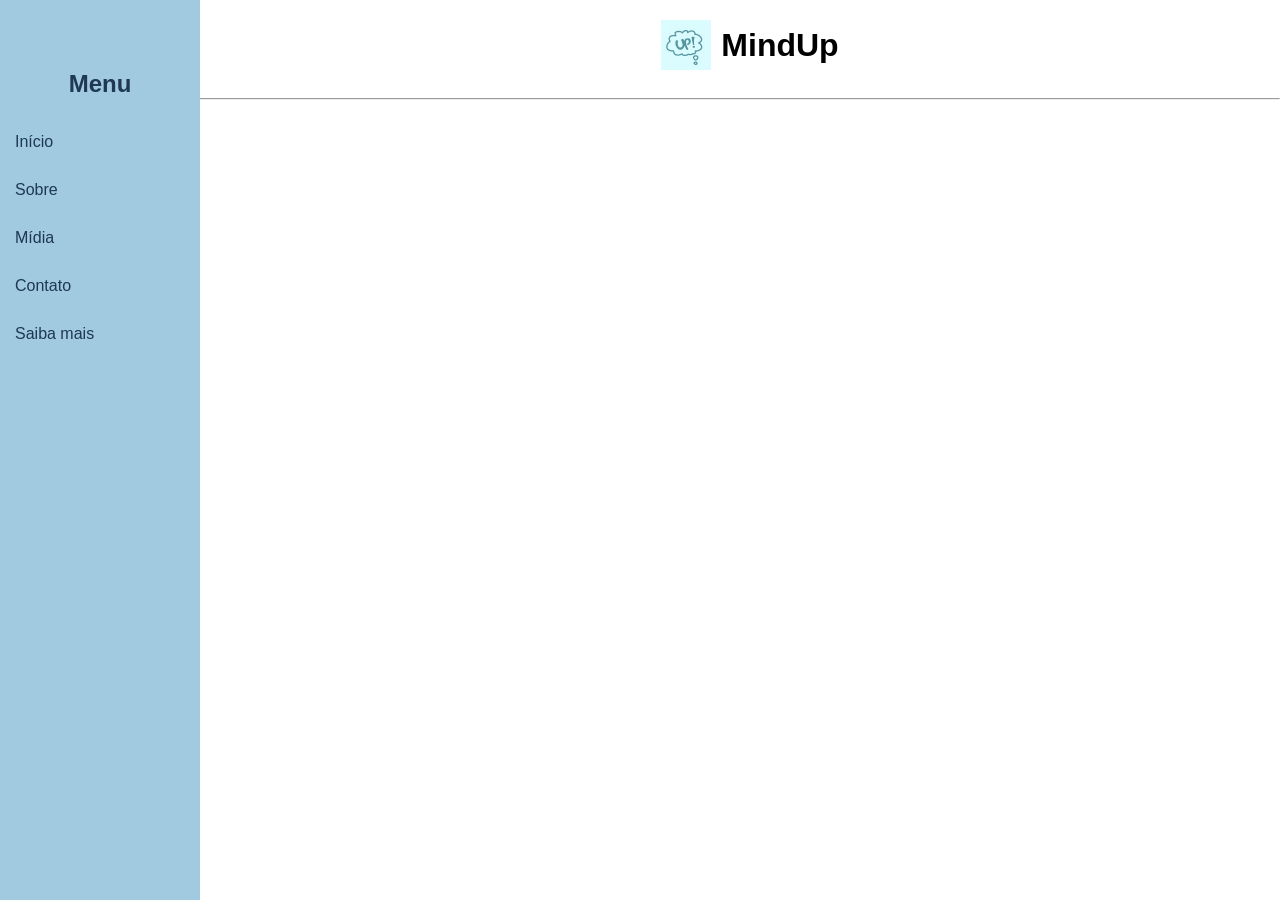
==== contato.html @ bf95c047 "PL" ====
<!DOCTYPE html>
<html lang="pt-br">
<head>
<meta charset="UTF-8">
<meta name="viewport" content="width=device-width, initial-scale=1.0">
<title>Portal - MindUp</title>

<style>
body{
    margin:0;
    font-family: Arial, sans-serif;
}

/* Cabeçalho */
header h1{
    margin:0;
}

/* Logo e título */
.center{
    margin-left:220px;
    display:flex;
    align-items:center;
    justify-content:center;
    gap:10px;
    padding:20px;
}

/* Menu lateral */
nav{
    position:fixed;
    top:0;
    left:0;
    width:200px;
    height:100vh;
    background-color:#a1c9e0;
    padding-top:50px;
}

/* Título do menu */
nav h2{
    text-align:center;
    color:rgb(30, 56, 85);
}

/* Links */
nav a{
    display:block;
    color:rgb(30, 56, 85);
    text-decoration:none;
    padding:15px;
}

nav a:hover{
    background-color:#8bb8d3;
}
</style>

</head>
<body>

<header>
    <div class="center">
        <img src="imagens/Favicon.jpg" alt="logo" width="50">
        <h1>MindUp</h1>
    </div>

    <nav>
        <h2>Menu</h2>
        <a href="index.html">Início</a>
        <a href="sobre.html">Sobre</a>
        <a href="midia.html">Mídia</a>
        <a href="contato.html">Contato</a>
        <a href="tema.html">Saiba mais</a>
    </nav>
    <hr>
</header>
 <main>



 </main>
 <footer>
    
 </footer>
</body>
</html>
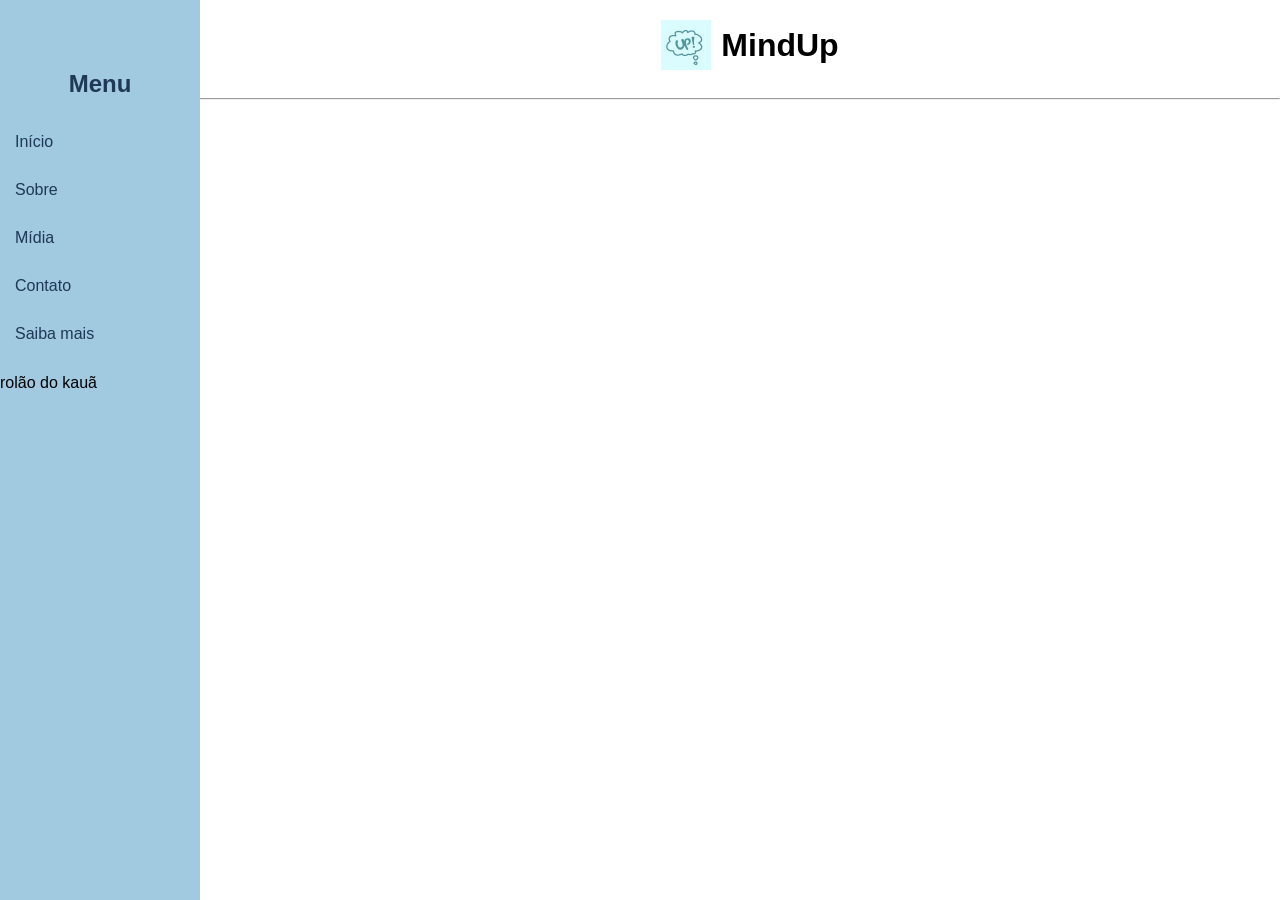
==== commit bbcf5799: "wcontato.html" ====
--- a/contato.html
+++ b/contato.html
@@ -72,6 +72,7 @@
         <a href="midia.html">Mídia</a>
         <a href="contato.html">Contato</a>
         <a href="tema.html">Saiba mais</a>
+        <p> rolão do kauã </p>
     </nav>
     <hr>
 </header>
@@ -84,4 +85,4 @@
     
  </footer>
 </body>
-</html>+</html>
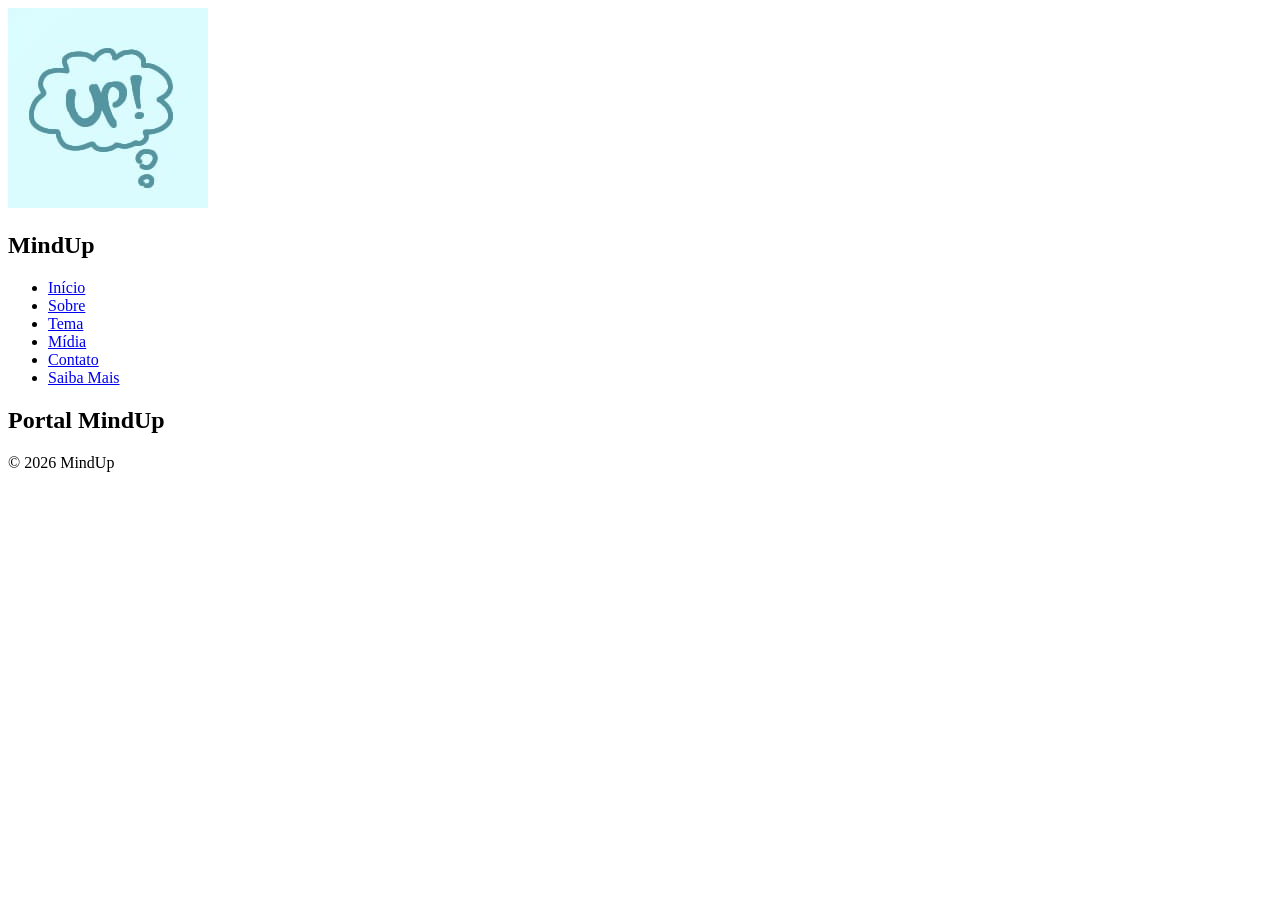
==== commit e5f50c89: "contato.html" ====
--- a/contato.html
+++ b/contato.html
@@ -1,88 +1,62 @@
 <!DOCTYPE html>
-<html lang="pt-br">
+<html lang="pt-BR">
 <head>
+
 <meta charset="UTF-8">
 <meta name="viewport" content="width=device-width, initial-scale=1.0">
-<title>Portal - MindUp</title>
 
-<style>
-body{
-    margin:0;
-    font-family: Arial, sans-serif;
-}
+<title> MindUp - Contato </title>
 
-/* Cabeçalho */
-header h1{
-    margin:0;
-}
+<link rel="icon" type="image/png" href="imagens/Favicon.jpg">
 
-/* Logo e título */
-.center{
-    margin-left:220px;
-    display:flex;
-    align-items:center;
-    justify-content:center;
-    gap:10px;
-    padding:20px;
-}
+<link rel="preconnect" href="https://fonts.googleapis.com">
+<link rel="preconnect" href="https://fonts.gstatic.com" crossorigin>
 
-/* Menu lateral */
-nav{
-    position:fixed;
-    top:0;
-    left:0;
-    width:200px;
-    height:100vh;
-    background-color:#a1c9e0;
-    padding-top:50px;
-}
+<link href="https://fonts.googleapis.com/css2?family=Poppins:wght@400;500;600;700&display=swap" rel="stylesheet">
 
-/* Título do menu */
-nav h2{
-    text-align:center;
-    color:rgb(30, 56, 85);
-}
-
-/* Links */
-nav a{
-    display:block;
-    color:rgb(30, 56, 85);
-    text-decoration:none;
-    padding:15px;
-}
-
-nav a:hover{
-    background-color:#8bb8d3;
-}
-</style>
+<link rel="stylesheet" href="css/estilo.css">
 
 </head>
-<body>
 
-<header>
-    <div class="center">
-        <img src="imagens/Favicon.jpg" alt="logo" width="50">
+<body class="pagina-contato">
+
+<nav>
+
+    <div class="logo">
+        <img src="imagens/Favicon.jpg" alt="Logo MindUp">
         <h1>MindUp</h1>
     </div>
 
-    <nav>
-        <h2>Menu</h2>
-        <a href="index.html">Início</a>
-        <a href="sobre.html">Sobre</a>
-        <a href="midia.html">Mídia</a>
-        <a href="contato.html">Contato</a>
-        <a href="tema.html">Saiba mais</a>
-        <p> rolão do kauã </p>
-    </nav>
-    <hr>
+    <ul>
+
+        <li><a href="index.html">Início</a></li>
+        <li><a href="sobre.html">Sobre</a></li>
+        <li><a href="tema.html">Tema</a></li>
+        <li><a href="midia.html">Mídia</a></li>
+        <li><a class="ativo" href="contato.html">Contato</a></li>
+        <li><a href="extra.html">Saiba Mais</a></li>
+
+    </ul>
+
+</nav>
+
+<header>
+
+    <h2>Portal MindUp</h2>
+
 </header>
- <main>
 
+<main>
 
+    <!-- Conteúdo da página -->
 
- </main>
- <footer>
-    
- </footer>
+</main>
+
+<footer>
+
+    <p>© 2026 MindUp</p>
+
+</footer>
+
 </body>
 </html>
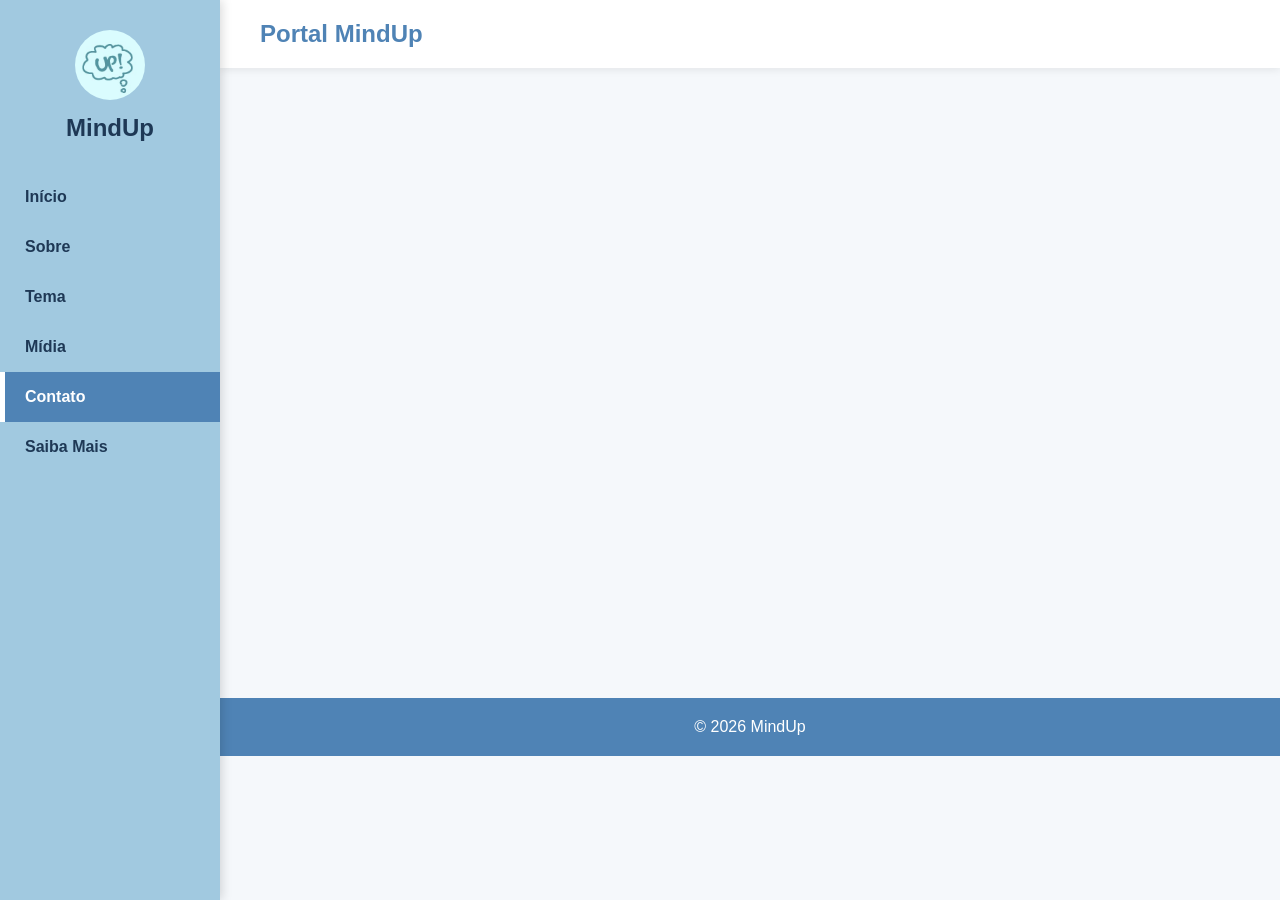
==== commit 1f52f8cf: "Update contato.html" ====
--- a/contato.html
+++ b/contato.html
@@ -5,7 +5,7 @@
 <meta charset="UTF-8">
 <meta name="viewport" content="width=device-width, initial-scale=1.0">
 
-<title> MindUp - Contato </title>
+<title>MindUp - Contato</title>
 
 <link rel="icon" type="image/png" href="imagens/Favicon.jpg">
 
@@ -14,11 +14,12 @@
 
 <link href="https://fonts.googleapis.com/css2?family=Poppins:wght@400;500;600;700&display=swap" rel="stylesheet">
 
+<!-- CSS --->
 <link rel="stylesheet" href="css/estilo.css">
 
 </head>
 
-<body class="pagina-contato">
+<body>
 
 <nav>
 
@@ -48,7 +49,7 @@
 
 <main>
 
-    <!-- Conteúdo da página -->
+    <!-- CONTEÚDO DO CONTATO -->
 
 </main>
 
--- a/css/estilo.css
+++ b/css/estilo.css
@@ -0,0 +1,139 @@
+/* =========================
+   VARIÁVEIS
+========================= */
+:root{
+    --cor-principal:#4f83b5;
+    --cor-menu:#a1c9e0;
+    --cor-hover:#8bb8d3;
+    --cor-texto:#1e3855;
+    --cor-fundo:#f5f8fb;
+}
+
+/* =========================
+   RESET
+========================= */
+*{
+    margin:0;
+    padding:0;
+    box-sizing:border-box;
+}
+
+/* =========================
+   BODY
+========================= */
+body{
+    font-family:'Poppins',sans-serif;
+    background:var(--cor-fundo);
+}
+
+/* =========================
+   MENU
+========================= */
+nav{
+    position:fixed;
+    left:0;
+    top:0;
+    width:220px;
+    height:100vh;
+    background:var(--cor-menu);
+    box-shadow:2px 0 10px rgba(0,0,0,.15);
+}
+
+.logo{
+    text-align:center;
+    padding:30px 15px;
+}
+
+.logo img{
+    width:70px;
+    border-radius:50%;
+}
+
+.logo h1{
+    color:var(--cor-texto);
+    margin-top:10px;
+}
+
+nav ul{
+    list-style:none;
+}
+
+nav a{
+    display:block;
+    text-decoration:none;
+    color:var(--cor-texto);
+    padding:16px 20px;
+    font-weight:600;
+    transition:.3s;
+    border-left:5px solid transparent;
+}
+
+nav a:hover{
+    background:var(--cor-hover);
+    padding-left:30px;
+}
+
+nav a.ativo{
+    background:var(--cor-principal);
+    color:white;
+    border-left:5px solid white;
+}
+
+/* =========================
+   HEADER
+========================= */
+header{
+    margin-left:220px;
+    background:white;
+    padding:20px 40px;
+    box-shadow:0 2px 8px rgba(0,0,0,.08);
+}
+
+header h2{
+    color:var(--cor-principal);
+}
+
+/* =========================
+   MAIN
+========================= */
+main{
+    margin-left:220px;
+    padding:40px;
+    min-height:70vh;
+}
+
+/* =========================
+   FOOTER
+========================= */
+footer{
+    margin-left:220px;
+    background:var(--cor-principal);
+    color:white;
+    text-align:center;
+    padding:20px;
+}
+
+/*  conteudo do index */
+.hero {
+    text-align: center;
+    margin-bottom: 40px;
+}
+
+.cards {
+    display: grid;
+    grid-template-columns: repeat(3, 1fr);
+    gap: 20px;
+}
+
+.cards article {
+    background: white;
+    padding: 20px;
+    border-radius: 10px;
+}
+
+.destaque {
+    margin-top: 40px;
+    padding: 20px;
+    background: #a1c9e0;
+    border-radius: 10px;
+}
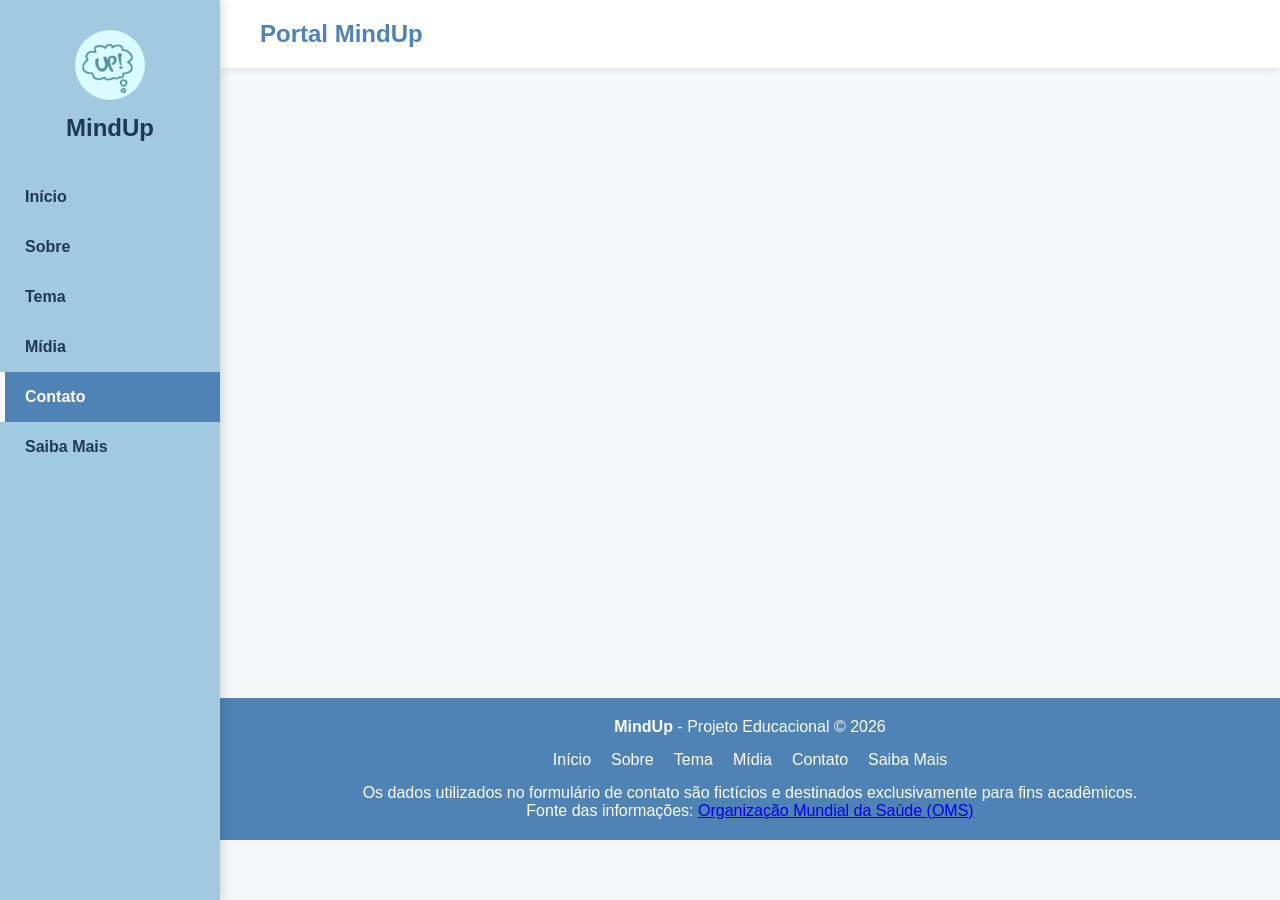
==== commit 6d3306e9: "Update contato.html" ====
--- a/contato.html
+++ b/contato.html
@@ -55,7 +55,29 @@
 
 <footer>
 
-    <p>© 2026 MindUp</p>
+    <p><strong>MindUp</strong> - Projeto Educacional © 2026</p>
+
+    <nav>
+
+        <a href="index.html">Início</a>
+        <a href="sobre.html">Sobre</a>
+        <a href="tema.html">Tema</a>
+        <a href="midia.html">Mídia</a>
+        <a href="contato.html">Contato</a>
+        <a href="extra.html">Saiba Mais</a>
+
+    </nav>
+
+    <p>
+        Os dados utilizados no formulário de contato são fictícios e destinados exclusivamente para fins acadêmicos.
+    </p>
+
+    <p>
+        Fonte das informações:
+        <a href="https://www.who.int/" target="_blank">
+            Organização Mundial da Saúde (OMS)
+        </a>
+    </p>
 
 </footer>
 
--- a/css/estilo.css
+++ b/css/estilo.css
@@ -1,6 +1,21 @@
-/* =========================
-   VARIÁVEIS
-========================= */
+/* ===================================================
+   ESTILO.CSS — MINDUP — SAÚDE MENTAL ENTRE JOVENS
+   Grupo: 
+   /* ===================================================
+   ESTILO.CSS — MINDUP — SAÚDE MENTAL ENTRE JOVENS
+   Grupo:
+        Arthur Seiji Shibukawa Araujo
+        Davi Silva Nascimento
+        Julia Sophia Ferreira Francisco
+        Alexandra Lucia da Silva
+        Luis Carlos da Costa Amaral Filho
+        Kaua Hideyuki Cares Kubota
+        Matheus dos Reis Bueno Jesus Alves
+   Data: 06/07/2026
+=================================================== */
+
+
+/* === 1. VARIAVEIS GLOBAIS (TOKENS DE DESIGN) === */
 :root{
     --cor-principal:#4f83b5;
     --cor-menu:#a1c9e0;
@@ -9,27 +24,55 @@
     --cor-fundo:#f5f8fb;
 }
 
-/* =========================
-   RESET
-========================= */
-*{
+
+/* === 2. RESET E BASE === */
+*, *::before, *::after{
     margin:0;
     padding:0;
     box-sizing:border-box;
 }
 
-/* =========================
-   BODY
-========================= */
+html{
+    font-size:16px;
+}
+
 body{
     font-family:'Poppins',sans-serif;
     background:var(--cor-fundo);
 }
 
-/* =========================
-   MENU
-========================= */
-nav{
+
+/* === 3. TIPOGRAFIA === */
+h1, h2, h3{
+    color:var(--cor-texto);
+}
+
+
+/* === 4. COMPONENTES REUTILIZAVEIS === */
+/* botoes, cards, badges, etc. */
+.btn-cta{
+    display:inline-block;
+    background:var(--cor-principal);
+    color:white;
+    text-decoration:none;
+    font-weight:600;
+    padding:14px 32px;
+    border-radius:8px;
+    border:2px solid white;
+    transition:.3s;
+}
+
+.btn-cta:hover{
+    background:white;
+    color:var(--cor-principal);
+}
+
+
+/* === 5. CABECALHO E NAVEGACAO === */
+
+/* Menu lateral - "body > nav" pega SOMENTE o nav que e filho direto
+   do body, sem afetar o nav dentro do footer */
+body > nav{
     position:fixed;
     left:0;
     top:0;
@@ -54,11 +97,11 @@
     margin-top:10px;
 }
 
-nav ul{
+body > nav ul{
     list-style:none;
 }
 
-nav a{
+body > nav a{
     display:block;
     text-decoration:none;
     color:var(--cor-texto);
@@ -68,20 +111,17 @@
     border-left:5px solid transparent;
 }
 
-nav a:hover{
+body > nav a:hover{
     background:var(--cor-hover);
     padding-left:30px;
 }
 
-nav a.ativo{
+body > nav a.ativo{
     background:var(--cor-principal);
     color:white;
     border-left:5px solid white;
 }
 
-/* =========================
-   HEADER
-========================= */
 header{
     margin-left:220px;
     background:white;
@@ -93,18 +133,159 @@
     color:var(--cor-principal);
 }
 
-/* =========================
-   MAIN
-========================= */
 main{
     margin-left:220px;
     padding:40px;
     min-height:70vh;
 }
 
-/* =========================
-   FOOTER
-========================= */
+
+/* === 6. HERO (PAGINA HOME) === */
+.hero{
+    position:relative;
+    min-height:320px;
+    display:flex;
+    align-items:center;
+    justify-content:center;
+    text-align:center;
+    margin-bottom:40px;
+    border-radius:12px;
+    overflow:hidden;
+    background:linear-gradient(135deg, var(--cor-principal), var(--cor-menu));
+}
+
+.hero-overlay{
+    background:rgba(0,0,0,.25);
+    width:100%;
+    height:100%;
+    padding:60px 30px;
+    display:flex;
+    flex-direction:column;
+    align-items:center;
+    justify-content:center;
+}
+
+.hero h1{
+    color:white;
+    font-size:clamp(1.8rem, 4vw + 1rem, 3rem);
+    margin-bottom:15px;
+    text-shadow:1px 2px 6px rgba(0,0,0,.4);
+}
+
+.hero p{
+    color:white;
+    max-width:600px;
+    margin-bottom:25px;
+    font-size:1.1rem;
+}
+
+
+/* === 7. PAGINA HOME === */
+
+/* Cards em grid responsivo */
+.cards{
+    display:grid;
+    grid-template-columns:repeat(auto-fill, minmax(250px, 1fr));
+    gap:20px;
+}
+
+.cards article{
+    position:relative;
+    background:white;
+    padding:24px 20px;
+    border-radius:10px;
+    box-shadow:0 2px 8px rgba(0,0,0,.06);
+    transition:.3s;
+}
+
+.cards article:hover{
+    transform:translateY(-4px);
+    box-shadow:0 6px 16px rgba(0,0,0,.12);
+}
+
+.card-numero{
+    display:inline-block;
+    background:var(--cor-menu);
+    color:var(--cor-texto);
+    font-weight:700;
+    font-size:.9rem;
+    padding:4px 12px;
+    border-radius:20px;
+    margin-bottom:12px;
+}
+
+.cards article h3{
+    color:var(--cor-texto);
+    margin-bottom:8px;
+}
+
+.cards article p{
+    color:var(--cor-texto);
+    margin-bottom:14px;
+    line-height:1.6;
+}
+
+.cards article a{
+    color:var(--cor-principal);
+    font-weight:600;
+    text-decoration:none;
+}
+
+.cards article a:hover{
+    text-decoration:underline;
+}
+
+/* Citação / blockquote */
+.citacao{
+    margin-top:40px;
+    padding:40px 30px;
+    text-align:center;
+}
+
+.citacao blockquote{
+    max-width:700px;
+    margin:0 auto;
+    font-size:1.3rem;
+    font-style:italic;
+    color:var(--cor-texto);
+    border-left:4px solid var(--cor-principal);
+    padding-left:20px;
+    text-align:left;
+}
+
+.citacao blockquote footer{
+    margin-top:12px;
+    font-size:1rem;
+    font-style:normal;
+    font-weight:600;
+    color:var(--cor-principal);
+}
+
+/* Seção de destaque */
+.destaque{
+    margin-top:40px;
+    padding:20px;
+    background:#a1c9e0;
+    border-radius:10px;
+}
+
+
+/* === 8. PAGINA SOBRE === */
+
+
+/* === 9. PAGINA TEMA === */
+
+
+/* === 10. PAGINA MIDIA === */
+
+
+/* === 11. PAGINA CONTATO === */
+
+
+/* === 12. PAGINA EXTRA === */
+
+
+/* === 13. RODAPE === */
 footer{
     margin-left:220px;
     background:var(--cor-principal);
@@ -113,27 +294,28 @@
     padding:20px;
 }
 
-/*  conteudo do index */
-.hero {
-    text-align: center;
-    margin-bottom: 40px;
-}
-
-.cards {
-    display: grid;
-    grid-template-columns: repeat(3, 1fr);
-    gap: 20px;
-}
-
-.cards article {
-    background: white;
-    padding: 20px;
-    border-radius: 10px;
-}
-
-.destaque {
-    margin-top: 40px;
-    padding: 20px;
-    background: #a1c9e0;
-    border-radius: 10px;
-}
+/* Nav dentro do footer (links do rodape) -
+   estilo proprio, independente do menu lateral */
+footer nav{
+    display:flex;
+    flex-wrap:wrap;
+    justify-content:center;
+    gap:10px 20px;
+    margin:15px 0;
+}
+
+footer nav a{
+    color:white;
+    text-decoration:none;
+    font-weight:500;
+}
+
+footer nav a:hover{
+    text-decoration:underline;
+}
+
+
+/* === 14. RESPONSIVIDADE (MEDIA QUERIES) === */
+@media (max-width: 768px){
+
+}
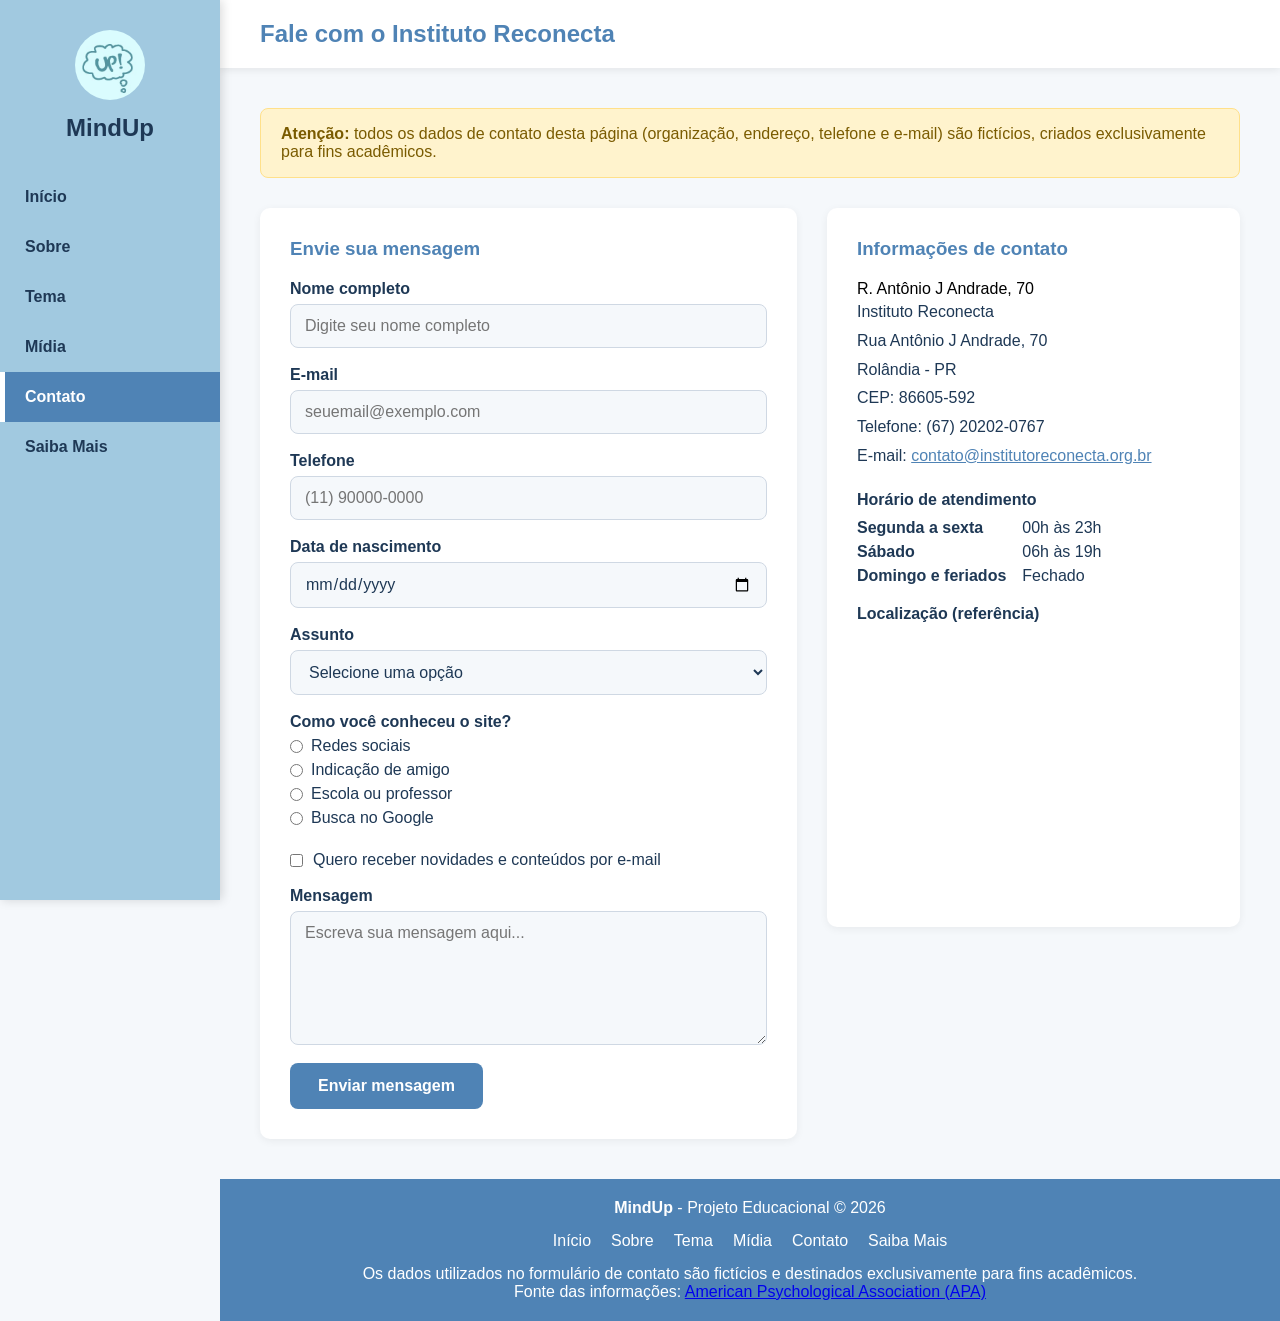
==== commit c23255ac: "Update contato.html" ====
--- a/contato.html
+++ b/contato.html
@@ -14,12 +14,11 @@
 
 <link href="https://fonts.googleapis.com/css2?family=Poppins:wght@400;500;600;700&display=swap" rel="stylesheet">
 
-<!-- CSS --->
 <link rel="stylesheet" href="css/estilo.css">
 
 </head>
 
-<body>
+<body class="pagina-contato">
 
 <nav>
 
@@ -43,13 +42,147 @@
 
 <header>
 
-    <h2>Portal MindUp</h2>
+    <h2>Fale com o Instituto Reconecta</h2>
 
 </header>
 
 <main>
 
-    <!-- CONTEÚDO DO CONTATO -->
+    <!-- AVISO DE DADOS FICTÍCIOS -->
+    <section class="aviso-ficticio">
+        <p>
+            <strong>Atenção:</strong> todos os dados de contato desta página
+            (organização, endereço, telefone e e-mail) são fictícios, criados
+            exclusivamente para fins acadêmicos.
+        </p>
+    </section>
+
+    <!-- FORMULÁRIO E INFORMAÇÕES -->
+    <section class="secao-contato">
+
+        <!-- FORMULÁRIO -->
+        <div class="bloco-formulario">
+
+            <h3>Envie sua mensagem</h3>
+
+            <form action="#">
+
+                <div class="campo">
+                    <label for="nome">Nome completo</label>
+                    <input type="text" id="nome" name="nome" placeholder="Digite seu nome completo" required>
+                </div>
+
+                <div class="campo">
+                    <label for="email">E-mail</label>
+                    <input type="email" id="email" name="email" placeholder="seuemail@exemplo.com" required>
+                </div>
+
+                <div class="campo">
+                    <label for="telefone">Telefone</label>
+                    <input type="tel" id="telefone" name="telefone" placeholder="(11) 90000-0000">
+                </div>
+
+                <div class="campo">
+                    <label for="nascimento">Data de nascimento</label>
+                    <input type="date" id="nascimento" name="nascimento">
+                </div>
+
+                <div class="campo">
+                    <label for="assunto">Assunto</label>
+                    <select id="assunto" name="assunto">
+                        <option value="">Selecione uma opção</option>
+                        <option value="denuncia">Denúncia</option>
+                        <option value="voluntariado">Voluntariado</option>
+                        <option value="parceria">Parceria</option>
+                        <option value="imprensa">Imprensa</option>
+                        <option value="outro">Outro</option>
+                    </select>
+                </div>
+
+                <div class="campo">
+                    <span class="rotulo-grupo">Como você conheceu o site?</span>
+
+                    <div class="opcao-radio">
+                        <input type="radio" id="origem-redes" name="origem" value="redes-sociais">
+                        <label for="origem-redes">Redes sociais</label>
+                    </div>
+
+                    <div class="opcao-radio">
+                        <input type="radio" id="origem-amigo" name="origem" value="amigo">
+                        <label for="origem-amigo">Indicação de amigo</label>
+                    </div>
+
+                    <div class="opcao-radio">
+                        <input type="radio" id="origem-escola" name="origem" value="escola">
+                        <label for="origem-escola">Escola ou professor</label>
+                    </div>
+
+                    <div class="opcao-radio">
+                        <input type="radio" id="origem-busca" name="origem" value="busca">
+                        <label for="origem-busca">Busca no Google</label>
+                    </div>
+                </div>
+
+                <div class="campo campo-checkbox">
+                    <input type="checkbox" id="newsletter" name="newsletter">
+                    <label for="newsletter">Quero receber novidades e conteúdos por e-mail</label>
+                </div>
+
+                <div class="campo">
+                    <label for="mensagem">Mensagem</label>
+                    <textarea id="mensagem" name="mensagem" rows="6" placeholder="Escreva sua mensagem aqui..."></textarea>
+                </div>
+
+                <button type="submit">Enviar mensagem</button>
+
+            </form>
+
+        </div>
+
+        <!-- INFORMAÇÕES DE CONTATO -->
+        <div class="bloco-info">
+
+            <h3>Informações de contato</h3>
+
+            R. Antônio J Andrade, 70 
+
+            <address>
+                Instituto Reconecta<br>
+                Rua Antônio J Andrade, 70<br>
+                Rolândia - PR<br>
+                CEP: 86605-592<br>
+                Telefone: (67) 20202-0767<br>
+                E-mail: <a href="mailto:contato@institutoreconecta.org.br">contato@institutoreconecta.org.br</a>
+            </address>
+
+            <h4>Horário de atendimento</h4>
+
+            <dl class="horarios">
+                <dt>Segunda a sexta</dt>
+                <dd>00h às 23h</dd>
+
+                <dt>Sábado</dt>
+                <dd>06h às 19h</dd>
+
+                <dt>Domingo e feriados</dt>
+                <dd>Fechado</dd>
+            </dl>
+
+            <h4>Localização (referência)</h4>
+
+            <iframe
+                title="Mapa com localização de referência do Instituto Reconecta"
+                src="https://www.google.com/maps?q=Rolândia,+PR,+86600-000&output=embed"
+                width="100%"
+                height="250"
+                style="border:0;"
+                allowfullscreen=""
+                loading="lazy">
+            </iframe>
+
+        </div>
+
+    </section>
 
 </main>
 
@@ -74,12 +207,13 @@
 
     <p>
         Fonte das informações:
-        <a href="https://www.who.int/" target="_blank">
-            Organização Mundial da Saúde (OMS)
+        <a href="https://www.apa.org/" target="_blank">
+            American Psychological Association (APA)
         </a>
     </p>
 
 </footer>
 
+
 </body>
 </html>
--- a/css/estilo.css
+++ b/css/estilo.css
@@ -1,7 +1,4 @@
 /* ===================================================
-   ESTILO.CSS — MINDUP — SAÚDE MENTAL ENTRE JOVENS
-   Grupo: 
-   /* ===================================================
    ESTILO.CSS — MINDUP — SAÚDE MENTAL ENTRE JOVENS
    Grupo:
         Arthur Seiji Shibukawa Araujo
@@ -254,11 +251,15 @@
 }
 
 .citacao blockquote footer{
+    display:inline-block;
     margin-top:12px;
     font-size:1rem;
     font-style:normal;
     font-weight:600;
-    color:var(--cor-principal);
+    color:white;
+    background:var(--cor-principal);
+    padding:4px 14px;
+    border-radius:20px;
 }
 
 /* Seção de destaque */
@@ -272,21 +273,518 @@
 
 /* === 8. PAGINA SOBRE === */
 
+.secao-equipe,
+.secao-missao,
+.secao-tabela,
+.secao-timeline{
+    margin-bottom:50px;
+}
+
+.secao-equipe h2,
+.secao-missao h2,
+.secao-tabela h2,
+.secao-timeline h2{
+    border-left:5px solid var(--cor-principal);
+    padding-left:12px;
+    margin-bottom:24px;
+}
+
+/* Cards da equipe - flexbox conforme pedido no enunciado */
+.cards-equipe{
+    display:flex;
+    flex-wrap:wrap;
+    justify-content:center;
+    gap:20px;
+}
+
+.card-membro{
+    background:white;
+    border-radius:10px;
+    padding:24px 20px;
+    text-align:center;
+    width:220px;
+    box-shadow:0 2px 8px rgba(0,0,0,.06);
+    transition:.3s;
+}
+
+.card-membro:hover{
+    transform:translateY(-4px);
+    box-shadow:0 6px 16px rgba(0,0,0,.12);
+}
+
+.card-membro .avatar-iniciais{
+    width:80px;
+    height:80px;
+    border-radius:50%;
+    margin:0 auto 12px;
+    display:flex;
+    align-items:center;
+    justify-content:center;
+    color:white;
+    font-weight:700;
+    font-size:1.4rem;
+    letter-spacing:1px;
+}
+
+.avatar-cor1{ background:linear-gradient(135deg, var(--cor-principal), #6fa8d0); }
+.avatar-cor2{ background:linear-gradient(135deg, #7c5cbf, #a686db); }
+.avatar-cor3{ background:linear-gradient(135deg, #2e9e8f, #5fc4b6); }
+.avatar-cor4{ background:linear-gradient(135deg, #d9822b, #f0a94e); }
+.avatar-cor5{ background:linear-gradient(135deg, #c9556e, #e17f92); }
+
+.card-membro h3{
+    font-size:1rem;
+    margin-bottom:4px;
+}
+
+.card-membro .papel{
+    display:inline-block;
+    color:var(--cor-principal);
+    font-weight:600;
+    font-size:.85rem;
+    margin-bottom:10px;
+}
+
+.card-membro p{
+    font-style:italic;
+    color:var(--cor-texto);
+    font-size:.9rem;
+    line-height:1.5;
+}
+
+/* Missão */
+.secao-missao p{
+    line-height:1.7;
+    color:var(--cor-texto);
+    margin-bottom:14px;
+    max-width:800px;
+}
+
+/* Tabela de dados */
+.tabela-wrapper{
+    overflow-x:auto;
+    background:white;
+    border-radius:10px;
+    box-shadow:0 2px 8px rgba(0,0,0,.06);
+}
+
+.secao-tabela table{
+    width:100%;
+    border-collapse:collapse;
+}
+
+.secao-tabela th,
+.secao-tabela td{
+    padding:14px 16px;
+    text-align:left;
+    border-bottom:1px solid var(--cor-fundo);
+}
+
+.secao-tabela thead th{
+    background:var(--cor-principal);
+    color:white;
+}
+
+.secao-tabela tbody tr:nth-child(even){
+    background:var(--cor-fundo);
+}
+
+.secao-tabela tbody tr:hover{
+    background:var(--cor-menu);
+}
+
+.secao-tabela tfoot td{
+    font-size:.85rem;
+    color:var(--cor-texto);
+    font-style:italic;
+    background:white;
+}
+
+/* Linha do tempo */
+.timeline{
+    list-style:none;
+    position:relative;
+    max-width:700px;
+    padding-left:30px;
+}
+
+.timeline::before{
+    content:"";
+    position:absolute;
+    left:6px;
+    top:6px;
+    bottom:6px;
+    width:3px;
+    background:var(--cor-menu);
+}
+
+.timeline li{
+    position:relative;
+    margin-bottom:26px;
+    padding-left:20px;
+}
+
+.timeline li::before{
+    content:"";
+    position:absolute;
+    left:-30px;
+    top:4px;
+    width:14px;
+    height:14px;
+    border-radius:50%;
+    background:var(--cor-principal);
+    border:3px solid white;
+    box-shadow:0 0 0 2px var(--cor-menu);
+}
+
+.timeline time{
+    display:block;
+    font-weight:700;
+    color:var(--cor-principal);
+    margin-bottom:4px;
+}
+
+.timeline p{
+    color:var(--cor-texto);
+    line-height:1.6;
+}
+
 
 /* === 9. PAGINA TEMA === */
 
+/* Layout de 2 colunas: conteudo principal + aside */
+.layout-tema{
+    display:grid;
+    grid-template-columns:1fr 280px;
+    grid-template-areas:"conteudo aside";
+    gap:40px;
+    align-items:start;
+}
+
+.conteudo-tema{
+    grid-area:conteudo;
+}
+
+.topo-tema{
+    margin-bottom:30px;
+}
+
+.topo-tema h1{
+    font-size:clamp(1.6rem, 3vw + 1rem, 2.6rem);
+    margin-bottom:10px;
+}
+
+.subtitulo{
+    color:var(--cor-principal);
+    font-weight:600;
+    font-size:1.1rem;
+}
+
+.conteudo-tema section{
+    margin-bottom:40px;
+    scroll-margin-top:20px;
+}
+
+.conteudo-tema h2{
+    border-left:5px solid var(--cor-principal);
+    padding-left:12px;
+    margin-bottom:16px;
+}
+
+.conteudo-tema h3{
+    margin:16px 0 8px;
+}
+
+.conteudo-tema p{
+    line-height:1.7;
+    margin-bottom:12px;
+    color:var(--cor-texto);
+}
+
+.conteudo-tema ul{
+    margin:0 0 12px 20px;
+}
+
+.conteudo-tema li{
+    line-height:1.7;
+    margin-bottom:8px;
+}
+
+.conteudo-tema mark{
+    background:var(--cor-menu);
+    padding:0 4px;
+    border-radius:4px;
+}
+
+/* Cards de consequências */
+.grid-consequencias{
+    display:grid;
+    grid-template-columns:repeat(auto-fill, minmax(220px, 1fr));
+    gap:16px;
+}
+
+.card-consequencia{
+    background:white;
+    border-radius:10px;
+    padding:18px;
+    box-shadow:0 2px 8px rgba(0,0,0,.06);
+}
+
+.card-consequencia h3{
+    color:var(--cor-principal);
+    margin-top:0;
+}
+
+/* Depoimentos */
+.aviso-depoimentos{
+    font-style:italic;
+    color:#7a5b00;
+    background:#fff3cd;
+    border:1px solid #ffe08a;
+    padding:12px 16px;
+    border-radius:8px;
+}
+
+#depoimentos blockquote{
+    background:white;
+    border-left:4px solid var(--cor-principal);
+    padding:16px 20px;
+    border-radius:0 10px 10px 0;
+    margin-bottom:16px;
+    box-shadow:0 2px 8px rgba(0,0,0,.05);
+}
+
+#depoimentos blockquote p{
+    margin-bottom:8px;
+}
+
+#depoimentos blockquote footer{
+    font-weight:600;
+    color:var(--cor-texto);
+    font-size:.9rem;
+}
+
+/* Aside com navegação interna */
+.aside-tema{
+    grid-area:aside;
+    position:sticky;
+    top:20px;
+    background:white;
+    padding:20px;
+    border-radius:10px;
+    box-shadow:0 2px 8px rgba(0,0,0,.06);
+}
+
+.aside-tema h3{
+    margin-bottom:12px;
+    color:var(--cor-principal);
+}
+
+.nav-interna{
+    display:flex;
+    flex-direction:column;
+    gap:6px;
+    margin-bottom:20px;
+}
+
+.nav-interna a{
+    color:var(--cor-texto);
+    text-decoration:none;
+    padding:6px 0;
+    border-bottom:1px solid var(--cor-fundo);
+    transition:.2s;
+}
+
+.nav-interna a:hover{
+    color:var(--cor-principal);
+    padding-left:6px;
+}
+
+.link-extra{
+    display:block;
+    text-align:center;
+    background:var(--cor-principal);
+    color:white;
+    text-decoration:none;
+    font-weight:600;
+    padding:12px;
+    border-radius:8px;
+    transition:.3s;
+}
+
+.link-extra:hover{
+    background:var(--cor-texto);
+}
+
 
 /* === 10. PAGINA MIDIA === */
 
 
 /* === 11. PAGINA CONTATO === */
 
+/* Aviso de dados fictícios */
+.aviso-ficticio{
+    background:#fff3cd;
+    border:1px solid #ffe08a;
+    color:#7a5b00;
+    padding:16px 20px;
+    border-radius:8px;
+    margin-bottom:30px;
+}
+
+/* Layout em duas colunas: formulário + informações */
+.secao-contato{
+    display:grid;
+    grid-template-columns:1.3fr 1fr;
+    gap:30px;
+    align-items:start;
+}
+
+.bloco-formulario,
+.bloco-info{
+    background:white;
+    padding:30px;
+    border-radius:10px;
+    box-shadow:0 2px 8px rgba(0,0,0,.06);
+}
+
+.bloco-formulario h3,
+.bloco-info h3{
+    color:var(--cor-principal);
+    margin-bottom:20px;
+}
+
+.bloco-info h4{
+    color:var(--cor-texto);
+    margin:20px 0 10px;
+}
+
+/* Campos do formulário */
+.campo{
+    display:flex;
+    flex-direction:column;
+    margin-bottom:18px;
+}
+
+.campo label,
+.rotulo-grupo{
+    font-weight:600;
+    color:var(--cor-texto);
+    margin-bottom:6px;
+}
+
+.campo input[type="text"],
+.campo input[type="email"],
+.campo input[type="tel"],
+.campo input[type="date"],
+.campo select,
+.campo textarea{
+    border:1px solid #cfd8e3;
+    border-radius:8px;
+    padding:12px 14px;
+    font-family:inherit;
+    font-size:1rem;
+    color:var(--cor-texto);
+    background:var(--cor-fundo);
+    transition:.2s;
+}
+
+.campo input:focus,
+.campo select:focus,
+.campo textarea:focus{
+    outline:3px solid var(--cor-hover);
+    outline-offset:1px;
+    border-color:var(--cor-principal);
+}
+
+.campo textarea{
+    resize:vertical;
+}
+
+/* Radio buttons */
+.opcao-radio{
+    display:flex;
+    align-items:center;
+    gap:8px;
+    margin-bottom:6px;
+}
+
+.opcao-radio label{
+    font-weight:400;
+    margin-bottom:0;
+}
+
+/* Checkbox */
+.campo-checkbox{
+    flex-direction:row;
+    align-items:center;
+    gap:10px;
+}
+
+.campo-checkbox label{
+    margin-bottom:0;
+    font-weight:400;
+}
+
+/* Botão de envio */
+.bloco-formulario button{
+    background:var(--cor-principal);
+    color:white;
+    border:none;
+    padding:14px 28px;
+    border-radius:8px;
+    font-weight:600;
+    font-size:1rem;
+    cursor:pointer;
+    transition:.3s;
+}
+
+.bloco-formulario button:hover{
+    background:var(--cor-texto);
+}
+
+/* address */
+.bloco-info address{
+    font-style:normal;
+    line-height:1.8;
+    color:var(--cor-texto);
+}
+
+.bloco-info address a{
+    color:var(--cor-principal);
+}
+
+/* Horários (dl/dt/dd) */
+.horarios{
+    display:grid;
+    grid-template-columns:auto 1fr;
+    gap:6px 16px;
+}
+
+.horarios dt{
+    font-weight:600;
+    color:var(--cor-texto);
+}
+
+.horarios dd{
+    color:var(--cor-texto);
+}
+
+.bloco-info iframe{
+    border-radius:8px;
+    margin-top:10px;
+}
+
 
 /* === 12. PAGINA EXTRA === */
 
 
 /* === 13. RODAPE === */
-footer{
+
+/* "body > footer" pega SOMENTE o rodapé principal do site (filho direto
+   do body), sem afetar o <footer> usado como assinatura dentro dos
+   blockquotes de citação e depoimentos */
+body > footer{
     margin-left:220px;
     background:var(--cor-principal);
     color:white;
@@ -296,7 +794,7 @@
 
 /* Nav dentro do footer (links do rodape) -
    estilo proprio, independente do menu lateral */
-footer nav{
+body > footer nav{
     display:flex;
     flex-wrap:wrap;
     justify-content:center;
@@ -304,13 +802,13 @@
     margin:15px 0;
 }
 
-footer nav a{
+body > footer nav a{
     color:white;
     text-decoration:none;
     font-weight:500;
 }
 
-footer nav a:hover{
+body > footer nav a:hover{
     text-decoration:underline;
 }
 
@@ -318,4 +816,19 @@
 /* === 14. RESPONSIVIDADE (MEDIA QUERIES) === */
 @media (max-width: 768px){
 
-}
+    .secao-contato{
+        grid-template-columns:1fr;
+    }
+
+    .layout-tema{
+        grid-template-columns:1fr;
+        grid-template-areas:
+            "conteudo"
+            "aside";
+    }
+
+    .aside-tema{
+        position:static;
+    }
+
+}
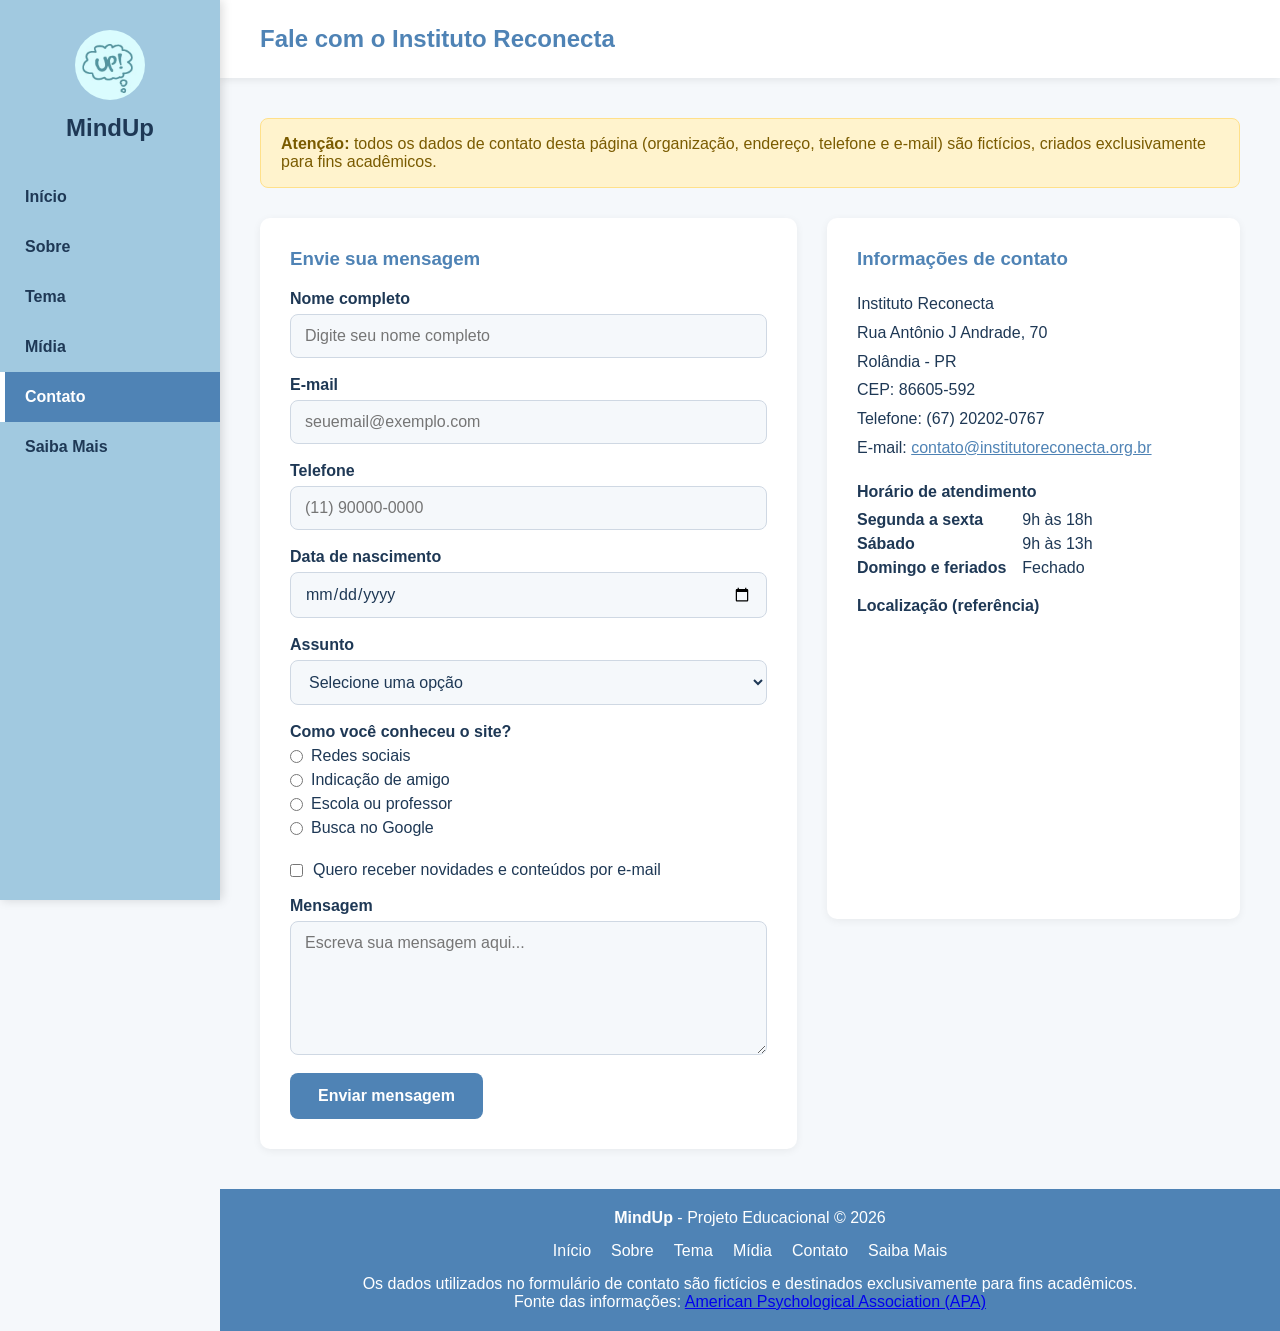
==== commit 83bfdeec: "Update contato.html" ====
--- a/contato.html
+++ b/contato.html
@@ -7,26 +7,26 @@
 
 <title>MindUp - Contato</title>
 
-<link rel="icon" type="image/png" href="imagens/Favicon.jpg">
-
+<link rel="icon" type="image/png" href="imagens/Favicon.png">
+ 
 <link rel="preconnect" href="https://fonts.googleapis.com">
 <link rel="preconnect" href="https://fonts.gstatic.com" crossorigin>
-
+ 
 <link href="https://fonts.googleapis.com/css2?family=Poppins:wght@400;500;600;700&display=swap" rel="stylesheet">
-
+ 
 <link rel="stylesheet" href="css/estilo.css">
-
+ 
 </head>
-
+ 
 <body class="pagina-contato">
-
+ 
 <nav>
-
+ 
     <div class="logo">
-        <img src="imagens/Favicon.jpg" alt="Logo MindUp">
+        <img src="imagens/Logotipo.png" alt="Logo MindUp">
         <h1>MindUp</h1>
     </div>
-
+ 
     <ul>
 
         <li><a href="index.html">Início</a></li>
@@ -144,8 +144,6 @@
 
             <h3>Informações de contato</h3>
 
-            R. Antônio J Andrade, 70 
-
             <address>
                 Instituto Reconecta<br>
                 Rua Antônio J Andrade, 70<br>
@@ -159,10 +157,10 @@
 
             <dl class="horarios">
                 <dt>Segunda a sexta</dt>
-                <dd>00h às 23h</dd>
+                <dd>9h às 18h</dd>
 
                 <dt>Sábado</dt>
-                <dd>06h às 19h</dd>
+                <dd>9h às 13h</dd>
 
                 <dt>Domingo e feriados</dt>
                 <dd>Fechado</dd>
--- a/css/estilo.css
+++ b/css/estilo.css
@@ -1,14 +1,15 @@
 /* ===================================================
-   ESTILO.CSS — MINDUP — SAÚDE MENTAL ENTRE JOVENS
+   ESTILO.CSS — MINDUP — TEMA 9 — Saúde Mental e Uso Abusivo de Redes Sociais
+
    Grupo:
         Arthur Seiji Shibukawa Araujo
         Davi Silva Nascimento
         Julia Sophia Ferreira Francisco
-        Alexandra Lucia da Silva
         Luis Carlos da Costa Amaral Filho
         Kaua Hideyuki Cares Kubota
         Matheus dos Reis Bueno Jesus Alves
    Data: 06/07/2026
+   
 =================================================== */
 
 
@@ -19,6 +20,7 @@
     --cor-hover:#8bb8d3;
     --cor-texto:#1e3855;
     --cor-fundo:#f5f8fb;
+    --altura-header:78px;
 }
 
 
@@ -77,6 +79,7 @@
     height:100vh;
     background:var(--cor-menu);
     box-shadow:2px 0 10px rgba(0,0,0,.15);
+    z-index:200;
 }
 
 .logo{
@@ -119,11 +122,23 @@
     border-left:5px solid white;
 }
 
+/* Cabecalho fixo no topo (DESAFIO): position:fixed + z-index,
+   acompanhando a rolagem da pagina. left:220px evita sobrepor o
+   menu lateral, que tem z-index maior (200) para ficar por cima
+   em telas pequenas quando os dois disputam espaco. */
 header{
-    margin-left:220px;
+    position:fixed;
+    top:0;
+    left:220px;
+    right:0;
+    height:var(--altura-header);
+    margin-left:0;
     background:white;
     padding:20px 40px;
     box-shadow:0 2px 8px rgba(0,0,0,.08);
+    z-index:150;
+    display:flex;
+    align-items:center;
 }
 
 header h2{
@@ -132,6 +147,7 @@
 
 main{
     margin-left:220px;
+    margin-top:var(--altura-header);
     padding:40px;
     min-height:70vh;
 }
@@ -312,25 +328,16 @@
     box-shadow:0 6px 16px rgba(0,0,0,.12);
 }
 
-.card-membro .avatar-iniciais{
+.card-membro .avatar-foto{
     width:80px;
     height:80px;
     border-radius:50%;
     margin:0 auto 12px;
-    display:flex;
-    align-items:center;
-    justify-content:center;
-    color:white;
-    font-weight:700;
-    font-size:1.4rem;
-    letter-spacing:1px;
-}
-
-.avatar-cor1{ background:linear-gradient(135deg, var(--cor-principal), #6fa8d0); }
-.avatar-cor2{ background:linear-gradient(135deg, #7c5cbf, #a686db); }
-.avatar-cor3{ background:linear-gradient(135deg, #2e9e8f, #5fc4b6); }
-.avatar-cor4{ background:linear-gradient(135deg, #d9822b, #f0a94e); }
-.avatar-cor5{ background:linear-gradient(135deg, #c9556e, #e17f92); }
+    display:block;
+    object-fit:cover;
+    background:var(--cor-menu);
+    box-shadow:0 2px 6px rgba(0,0,0,.15);
+}
 
 .card-membro h3{
     font-size:1rem;
@@ -482,7 +489,7 @@
 
 .conteudo-tema section{
     margin-bottom:40px;
-    scroll-margin-top:20px;
+    scroll-margin-top:calc(var(--altura-header) + 20px);
 }
 
 .conteudo-tema h2{
@@ -564,11 +571,13 @@
     font-size:.9rem;
 }
 
-/* Aside com navegação interna */
+/* Aside com navegação interna - top compensa a altura do
+   cabeçalho fixo, senão o aside "sticky" ficaria escondido atrás
+   dele ao rolar a página */
 .aside-tema{
     grid-area:aside;
     position:sticky;
-    top:20px;
+    top:calc(var(--altura-header) + 20px);
     background:white;
     padding:20px;
     border-radius:10px;
@@ -618,6 +627,140 @@
 
 
 /* === 10. PAGINA MIDIA === */
+
+.secao-galeria,
+.secao-video,
+.secao-audio{
+    margin-bottom:50px;
+}
+
+.secao-galeria h2,
+.secao-video h2,
+.secao-audio h2{
+    border-left:5px solid var(--cor-principal);
+    padding-left:12px;
+    margin-bottom:16px;
+}
+
+.intro-galeria{
+    color:var(--cor-texto);
+    max-width:700px;
+    margin-bottom:20px;
+    line-height:1.6;
+}
+
+.intro-galeria code{
+    background:var(--cor-menu);
+    padding:2px 6px;
+    border-radius:4px;
+    font-size:.9rem;
+}
+
+/* Grid da galeria */
+.galeria-grid{
+    display:grid;
+    grid-template-columns:repeat(auto-fill, minmax(280px, 1fr));
+    gap:20px;
+}
+
+.galeria-grid figure{
+    background:white;
+    border-radius:10px;
+    overflow:hidden;
+    box-shadow:0 2px 8px rgba(0,0,0,.06);
+}
+
+.galeria-grid img{
+    width:100%;
+    height:200px;
+    object-fit:cover;
+    display:block;
+    transition:.3s;
+}
+
+.galeria-grid figure:hover img{
+    transform:scale(1.03);
+}
+
+.galeria-grid figcaption{
+    padding:12px 14px;
+    font-size:.8rem;
+    color:var(--cor-texto);
+    line-height:1.5;
+}
+
+/* Vídeo */
+.video-wrapper{
+    position:relative;
+    width:100%;
+    max-width:800px;
+    aspect-ratio:16/9;
+    border-radius:10px;
+    overflow:hidden;
+    box-shadow:0 2px 8px rgba(0,0,0,.08);
+    background:black;
+}
+
+.video-wrapper video{
+    width:100%;
+    height:100%;
+    display:block;
+    object-fit:contain;
+}
+
+.video-wrapper iframe{
+    width:100%;
+    height:100%;
+    border:0;
+}
+
+.video-fonte-overlay{
+    position:absolute;
+    top:12px;
+    right:12px;
+    background:rgba(0,0,0,.75);
+    color:white;
+    padding:6px 14px;
+    border-radius:20px;
+    font-size:.8rem;
+    font-weight:600;
+    text-decoration:none;
+    opacity:0;
+    transform:translateY(-6px);
+    transition:.25s;
+    pointer-events:none;
+}
+
+.video-wrapper:hover .video-fonte-overlay{
+    opacity:1;
+    transform:translateY(0);
+    pointer-events:auto;
+}
+
+.video-fonte-overlay:hover{
+    background:var(--cor-principal);
+}
+
+/* Áudio */
+.audio-wrapper{
+    background:white;
+    padding:20px;
+    border-radius:10px;
+    box-shadow:0 2px 8px rgba(0,0,0,.06);
+    max-width:600px;
+}
+
+.audio-wrapper audio{
+    width:100%;
+}
+
+.creditos-midia{
+    margin-top:12px;
+    font-size:.85rem;
+    font-style:italic;
+    color:var(--cor-texto);
+    max-width:700px;
+}
 
 
 /* === 11. PAGINA CONTATO === */
@@ -778,6 +921,199 @@
 
 /* === 12. PAGINA EXTRA === */
 
+.secao-orgs,
+.secao-leituras,
+.secao-acoes,
+.secao-dados,
+.secao-glossario{
+    margin-bottom:50px;
+}
+
+.secao-orgs h2,
+.secao-leituras h2,
+.secao-acoes h2,
+.secao-dados h2,
+.secao-glossario h2{
+    border-left:5px solid var(--cor-principal);
+    padding-left:12px;
+    margin-bottom:20px;
+}
+
+/* Cards de organizações */
+.grid-orgs{
+    display:grid;
+    grid-template-columns:repeat(auto-fill, minmax(260px, 1fr));
+    gap:20px;
+}
+
+.card-org{
+    background:white;
+    padding:22px;
+    border-radius:10px;
+    box-shadow:0 2px 8px rgba(0,0,0,.06);
+    transition:.3s;
+}
+
+.card-org:hover{
+    transform:translateY(-4px);
+    box-shadow:0 6px 16px rgba(0,0,0,.12);
+}
+
+.card-org h3{
+    color:var(--cor-principal);
+    font-size:1.05rem;
+    margin-bottom:8px;
+}
+
+.card-org p{
+    color:var(--cor-texto);
+    font-size:.9rem;
+    line-height:1.6;
+    margin-bottom:12px;
+}
+
+.card-org a{
+    color:var(--cor-principal);
+    font-weight:600;
+    text-decoration:none;
+    font-size:.9rem;
+}
+
+.card-org a[target="_blank"]::after{
+    content:" ↗";
+}
+
+.card-org a:hover{
+    text-decoration:underline;
+}
+
+/* Leituras e pesquisas */
+.lista-leituras{
+    list-style:none;
+    max-width:800px;
+}
+
+.lista-leituras li{
+    background:white;
+    padding:16px 20px;
+    border-radius:8px;
+    margin-bottom:12px;
+    line-height:1.6;
+    box-shadow:0 2px 8px rgba(0,0,0,.05);
+}
+
+.lista-leituras a{
+    color:var(--cor-principal);
+    font-weight:600;
+    text-decoration:none;
+    margin-left:6px;
+}
+
+.lista-leituras a[target="_blank"]::after{
+    content:" ↗";
+}
+
+.lista-leituras a:hover{
+    text-decoration:underline;
+}
+
+/* Ações práticas */
+.lista-acoes{
+    max-width:700px;
+    padding-left:22px;
+}
+
+.lista-acoes li{
+    margin-bottom:12px;
+    line-height:1.6;
+    color:var(--cor-texto);
+}
+
+/* Dados e estatísticas */
+.lista-dados{
+    list-style:none;
+    max-width:700px;
+}
+
+.lista-dados li{
+    margin-bottom:10px;
+}
+
+.lista-dados a{
+    color:var(--cor-principal);
+    font-weight:600;
+    text-decoration:none;
+}
+
+.lista-dados a::after{
+    content:" ↗";
+}
+
+.lista-dados a:hover{
+    text-decoration:underline;
+}
+
+/* Glossário - tabela */
+.secao-glossario .tabela-wrapper{
+    overflow-x:auto;
+    background:white;
+    border-radius:10px;
+    box-shadow:0 2px 8px rgba(0,0,0,.06);
+    margin-bottom:30px;
+}
+
+.secao-glossario table{
+    width:100%;
+    border-collapse:collapse;
+}
+
+.secao-glossario th,
+.secao-glossario td{
+    padding:14px 16px;
+    text-align:left;
+    border-bottom:1px solid var(--cor-fundo);
+}
+
+.secao-glossario thead th{
+    background:var(--cor-principal);
+    color:white;
+}
+
+.secao-glossario tbody tr:nth-child(even){
+    background:var(--cor-fundo);
+}
+
+.secao-glossario tbody tr:hover{
+    background:var(--cor-menu);
+}
+
+/* Glossário expansível (desafio) */
+.glossario-expansivel h3{
+    margin-bottom:12px;
+    font-size:1rem;
+    color:var(--cor-texto);
+}
+
+.glossario-expansivel details{
+    background:white;
+    border-radius:8px;
+    padding:12px 16px;
+    margin-bottom:10px;
+    box-shadow:0 2px 8px rgba(0,0,0,.05);
+}
+
+.glossario-expansivel summary{
+    cursor:pointer;
+    font-weight:600;
+    color:var(--cor-principal);
+}
+
+.glossario-expansivel p{
+    margin-top:8px;
+    color:var(--cor-texto);
+    line-height:1.6;
+}
+
 
 /* === 13. RODAPE === */
 
